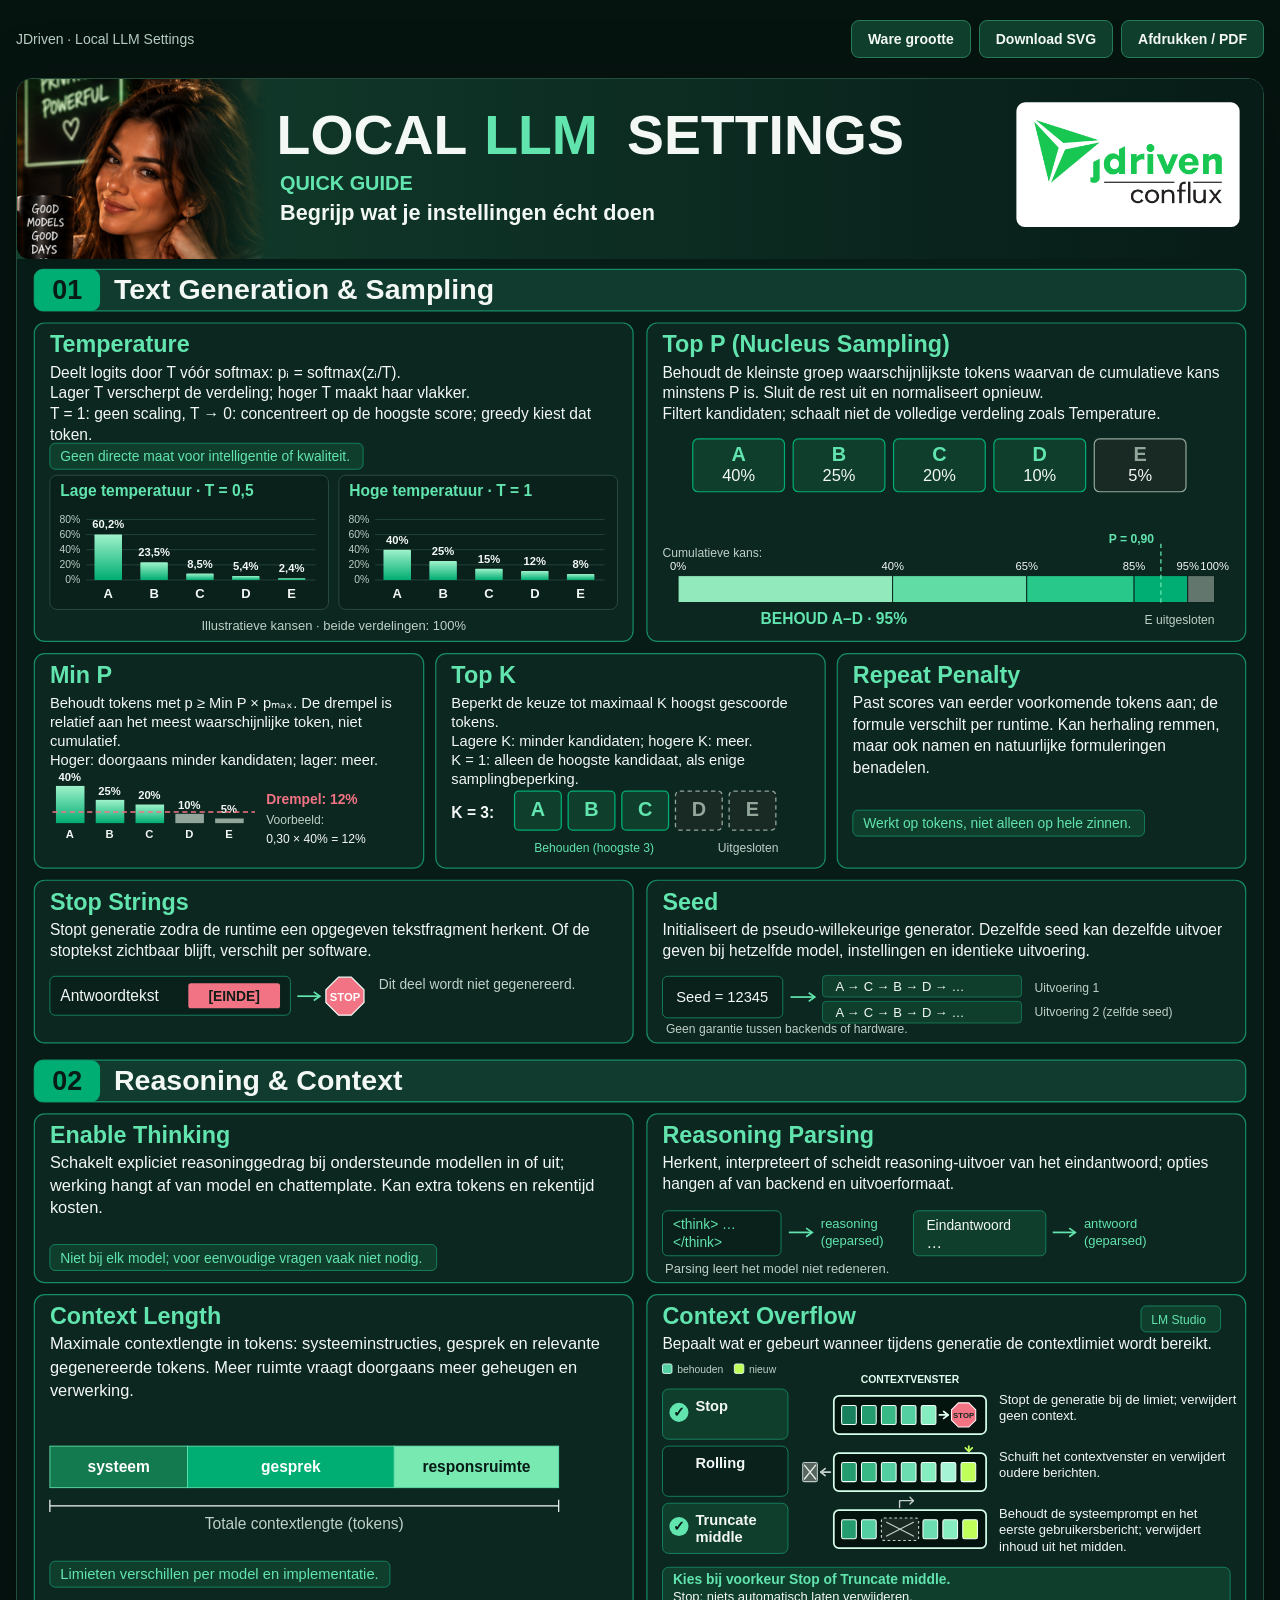
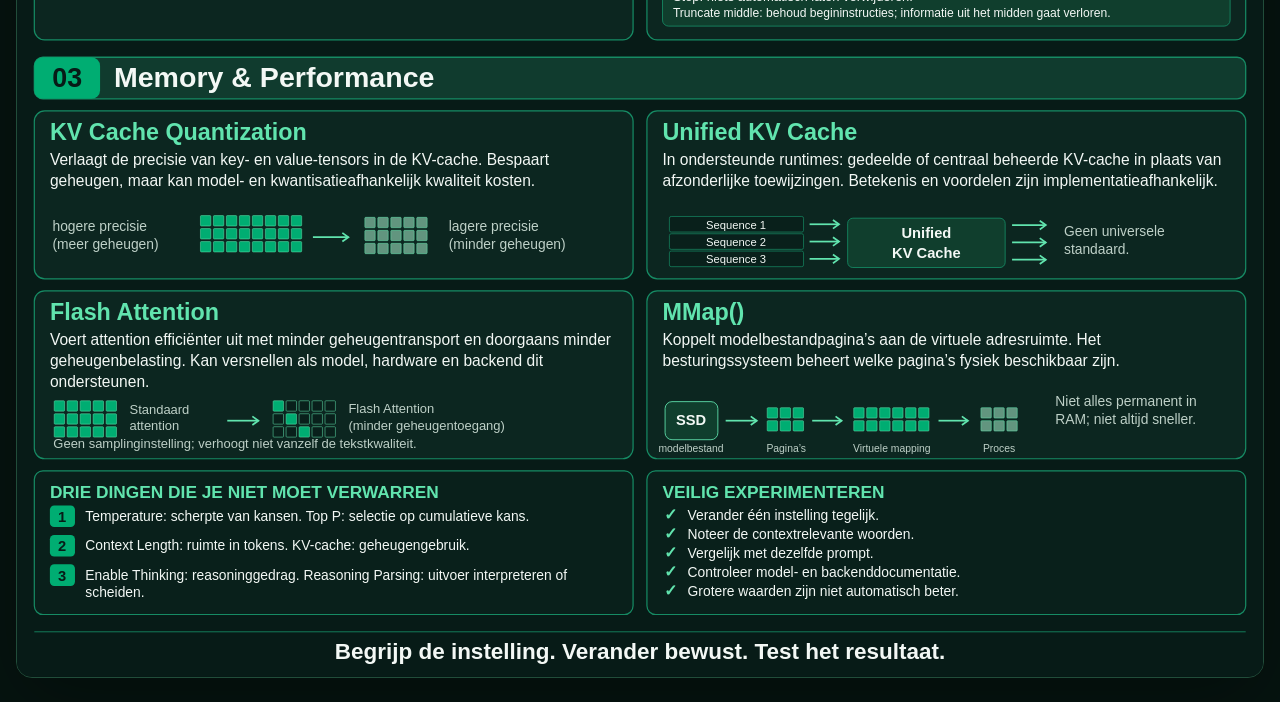
==== docs/index.html @ 50052257 "docs" ====
<!doctype html>
<html lang="nl"><head><meta charset="utf-8"><meta name="viewport" content="width=device-width, initial-scale=1">
<meta name="color-scheme" content="dark"><title>Local LLM Settings · JDriven</title>
<style>
:root{--green:#00ad72;--bg:#061410;--text:#f3f8f5}*{box-sizing:border-box}body{margin:0;background:var(--bg);color:var(--text);font-family:Arial,Helvetica,sans-serif}header{max-width:1472px;margin:auto;padding:20px 16px;display:flex;gap:16px;align-items:center;justify-content:space-between}header p{margin:0;color:#b7cdc1;font-size:14px}nav{display:flex;gap:8px;flex-wrap:wrap}button{border:1px solid #267a58;background:#103e2d;color:#f3f8f5;padding:10px 16px;border-radius:8px;font:600 14px Arial;cursor:pointer}button:hover{background:#176041}button:focus-visible{outline:3px solid #9ff2cb;outline-offset:3px}main{max-width:1472px;margin:auto;padding:0 16px 24px}.poster{margin:0;border:1px solid #214d3a;border-radius:16px;overflow:hidden;box-shadow:0 24px 80px #0005}.poster>svg{display:block;width:100%;height:auto}.hint{color:#b7cdc1;font-size:13px;padding:12px 2px}.actual-size .poster{width:1440px}.actual-size main{max-width:none;overflow-x:auto}@media(max-width:650px){header{align-items:flex-start;flex-direction:column}header p{max-width:36ch;line-height:1.5}button{padding:9px 12px}.poster{border-radius:8px}main{padding:0 6px 16px}}@media print{@page{size:A3 portrait;margin:5mm}html,body{background:#071b17!important}header,.hint{display:none!important}main{max-width:none!important;width:100%!important;padding:0!important;overflow:visible!important}.poster{width:100%!important;border:0!important;border-radius:0;box-shadow:none}.poster>svg{width:100%!important;height:auto;max-height:409mm;print-color-adjust:exact;-webkit-print-color-adjust:exact}}
</style></head><body>
<header><p>JDriven · Local LLM Settings</p><nav aria-label="Infographic-acties"><button type="button" id="zoom" aria-pressed="false">Ware grootte</button><button type="button" id="download">Download SVG</button><button type="button" id="print">Afdrukken / PDF</button></nav></header>
<main><figure class="poster" aria-label="Infographic: Local LLM Settings"><svg xmlns="http://www.w3.org/2000/svg" xmlns:xlink="http://www.w3.org/1999/xlink" viewBox="0 0 1440 2540" width="1440" height="2540" role="img" aria-labelledby="infographic-title infographic-desc">
<title id="infographic-title">Local LLM Settings — Quick guide</title>
<desc id="infographic-desc">Schaalbare Nederlandstalige uitleg over sampling, redeneren, context, geheugen en prestaties. Drie secties, zonder RoPE, in JDriven-groen.</desc>
<style>
svg{--base:#071b17;--card:#0c2620;--panel:#09201b;--section:#103b2e;--green:#00ad72;--mint:#61e4ae;--line:#168b64;--softline:#2c5146;--ink:#f3f8f5;--subtle:#bed0c7;--tint:#103e2d;--muted-card:#192923;--muted:#92a69b;--red:#f27484;font-family:Arial,Helvetica,sans-serif} text{font-variant-numeric:tabular-nums} @media print{svg{-webkit-print-color-adjust:exact;print-color-adjust:exact}}
</style>
<defs>
<linearGradient id="bars" x1="0" y1="0" x2="0" y2="1"><stop stop-color="#9ff2cb"/><stop offset="1" stop-color="#00ad72"/></linearGradient>
<linearGradient id="header" x1="0" x2="1"><stop stop-color="#123e2d"/><stop offset="1" stop-color="#071b17"/></linearGradient>
<linearGradient id="portrait-fade"><stop offset=".65" stop-color="white"/><stop offset="1" stop-color="black"/></linearGradient>
<mask id="portrait-mask"><rect width="290" height="208" fill="url(#portrait-fade)"/></mask>
<clipPath id="portrait-crop"><rect x="0" y="0" width="290" height="208" rx="14"/></clipPath>
</defs>
<rect x="0" y="0" width="1440" height="2540" rx="0" fill="var(--base)" stroke="none" stroke-width="0" />
<rect x="0" y="0" width="1440" height="208" rx="0" fill="url(#header)" stroke="none" stroke-width="0" />
<g clip-path="url(#portrait-crop)" mask="url(#portrait-mask)"><image x="-132" y="-89" width="500" height="548.3" href="[data-uri]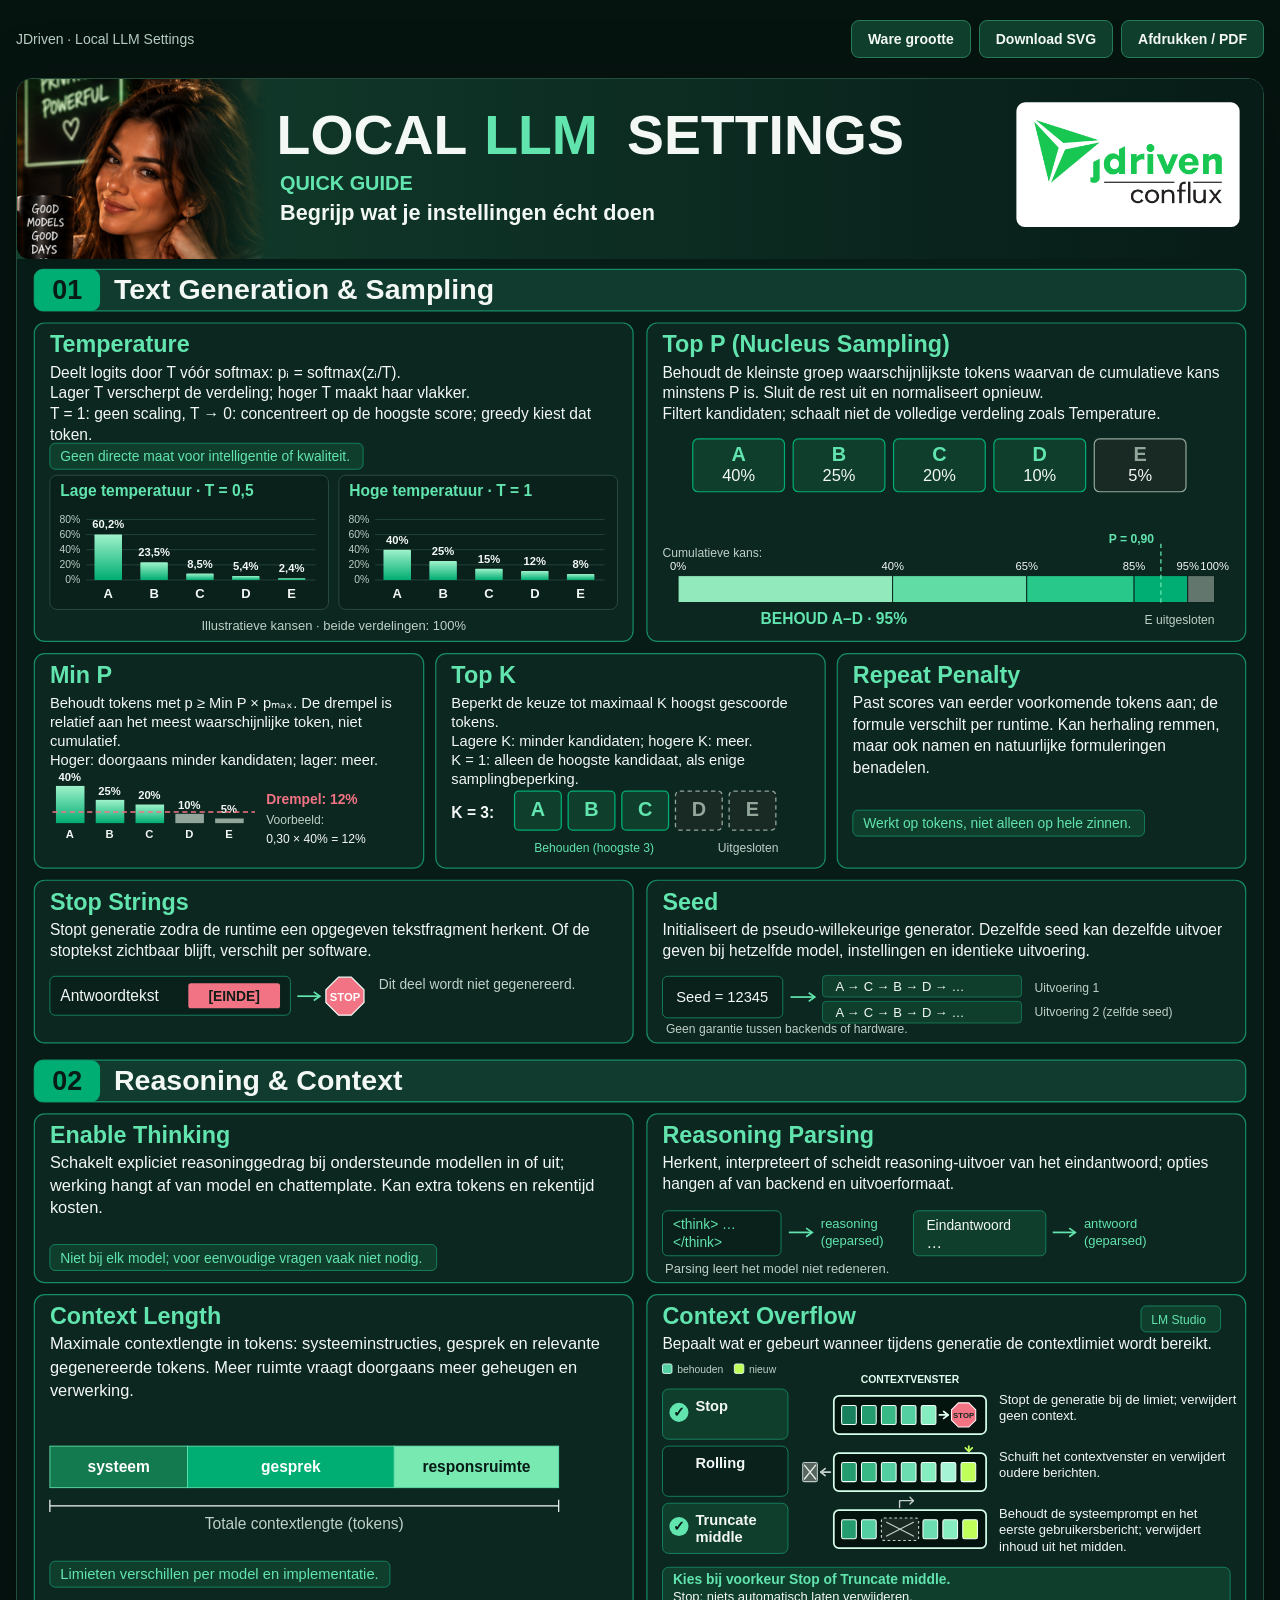
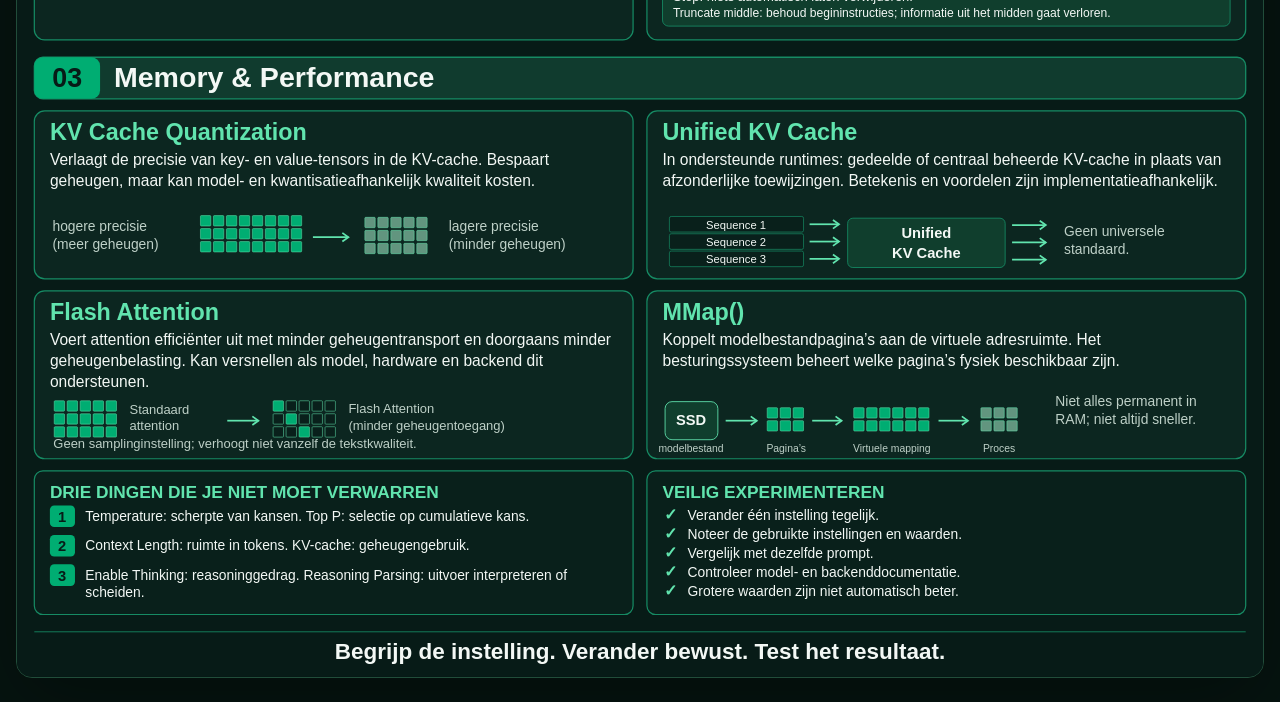
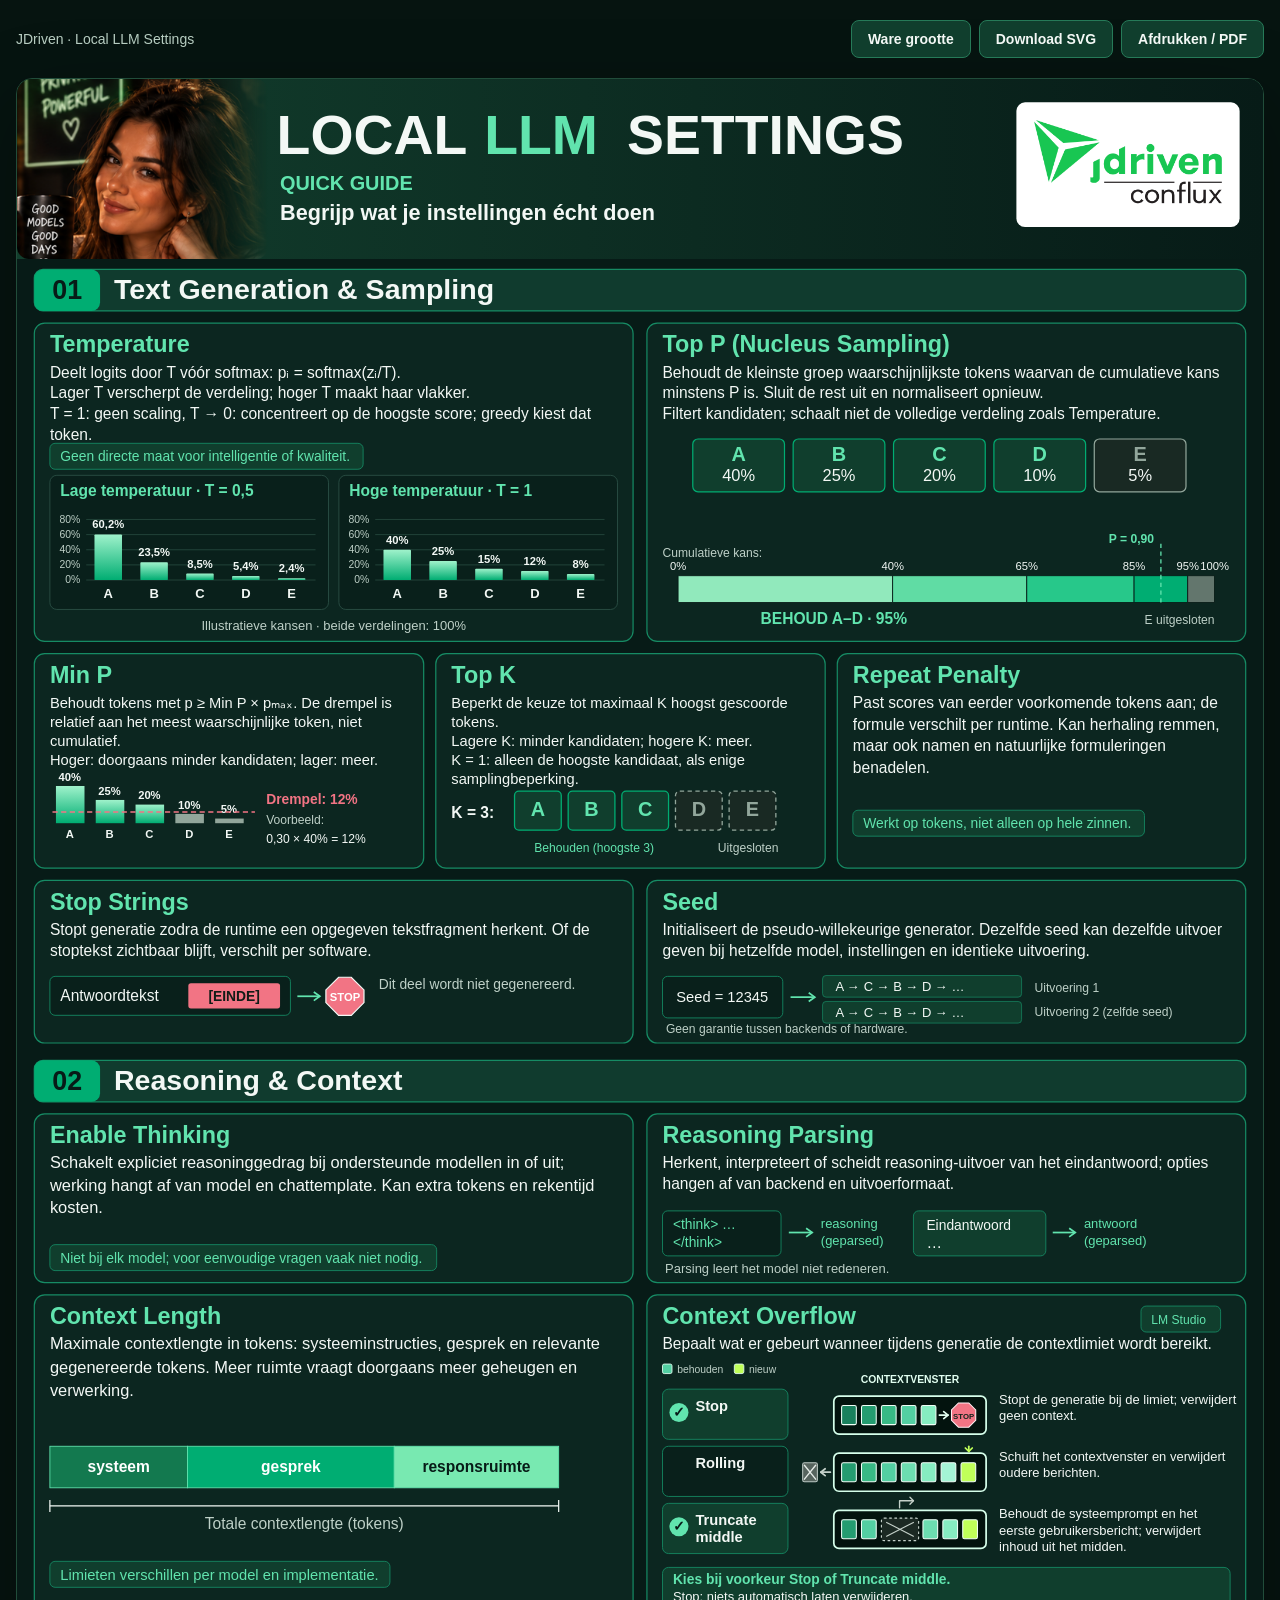
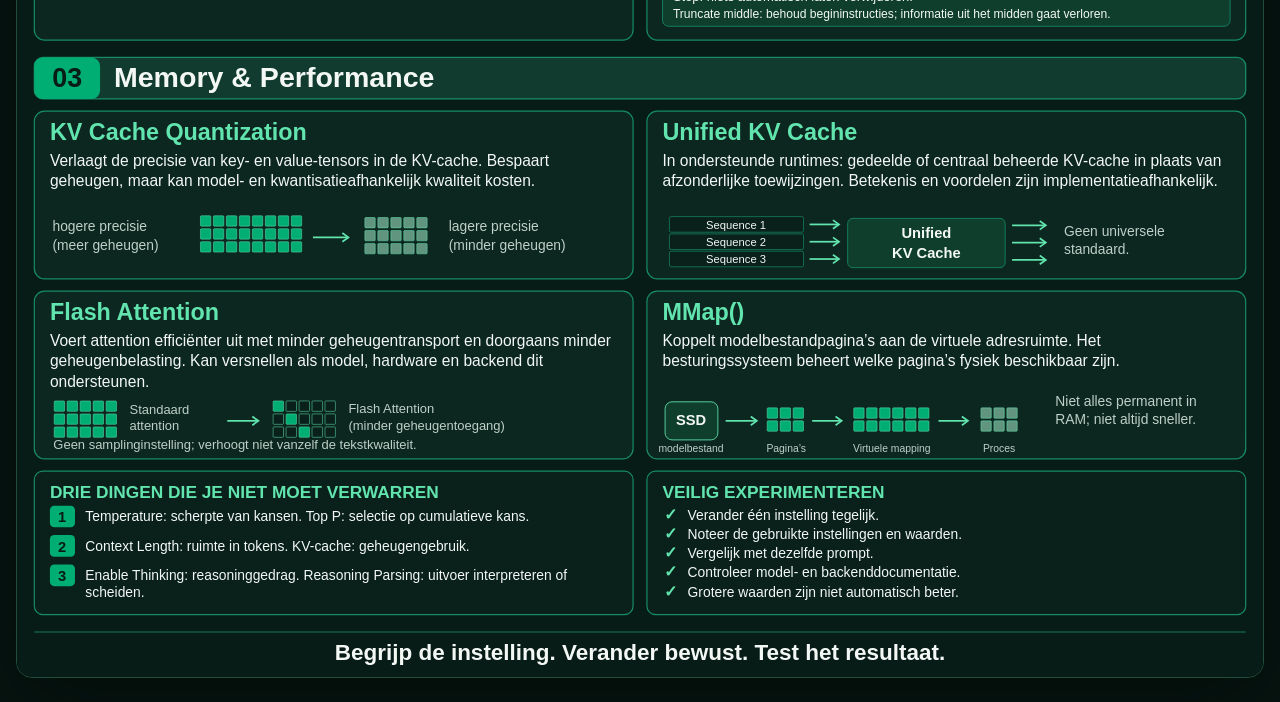
